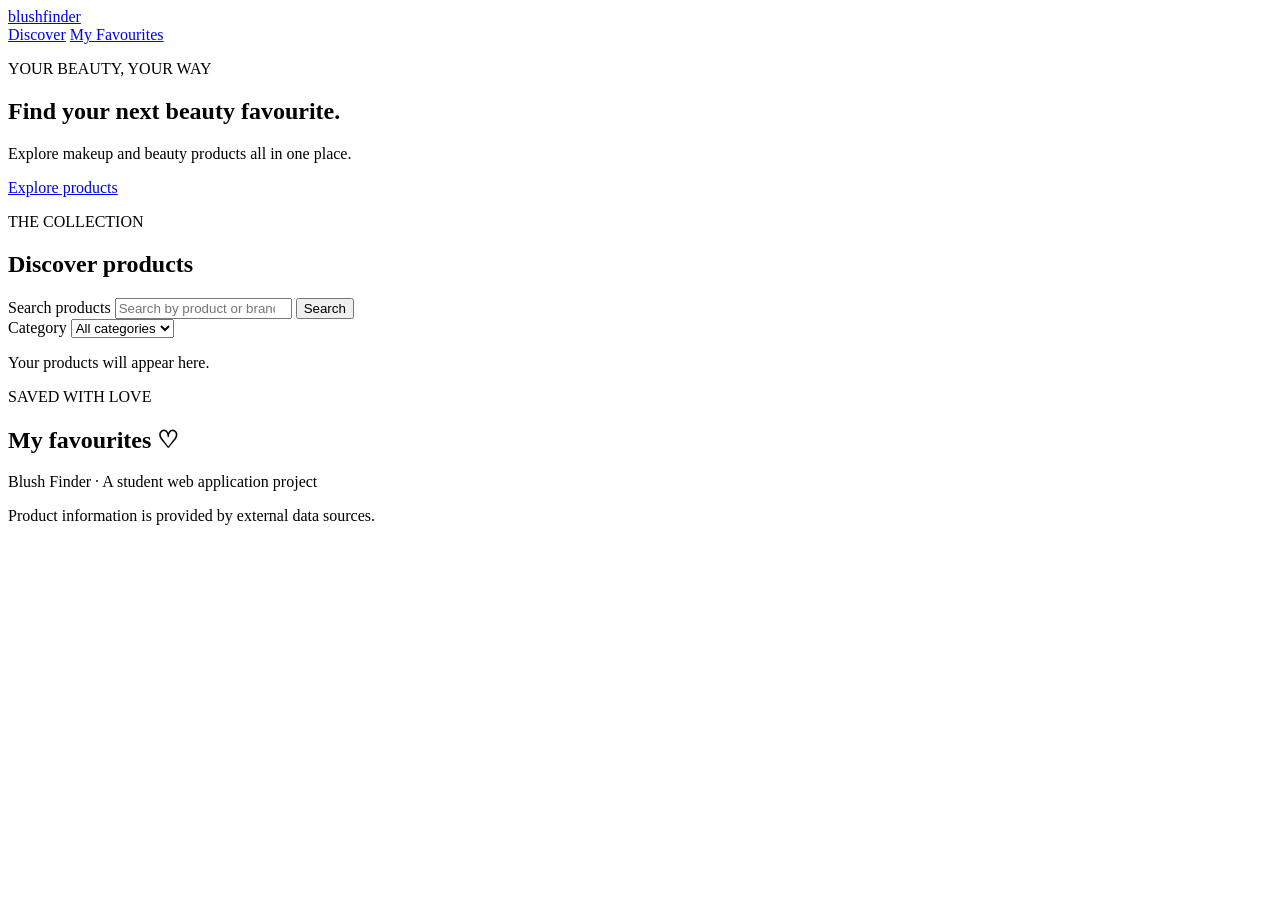
==== makeup_finder/index.html @ 2c318beb "Create index.html" ====
<!DOCTYPE html>
<html lang="en">
<head>
  <meta charset="UTF-8">
  <meta name="viewport" content="width=device-width, initial-scale=1.0">
  <meta name="description" content="Discover makeup and beauty products, explore product details, and save your favourites.">
  <meta name="theme-color" content="#fff5f8">
  <title>Blush Finder | Makeup & Beauty</title>
  <link rel="stylesheet" href="styles.css">
  <script src="app.js" defer></script>
</head>
<body>
  <header class="site-header">
    <a class="logo" href="index.html">blush<span>finder</span></a>
    <nav aria-label="Main navigation">
      <a href="#discover">Discover</a>
      <a href="#favorites">My Favourites</a>
    </nav>
  </header>

  <main>
    <section class="hero">
      <p class="eyebrow">YOUR BEAUTY, YOUR WAY</p>
      <h1>Find your next <span>beauty favourite.</span></h1>
      <p>Explore makeup and beauty products all in one place.</p>
      <a class="primary-button" href="#discover">Explore products</a>
    </section>

    <section id="discover" class="section">
      <div class="section-heading">
        <p class="eyebrow">THE COLLECTION</p>
        <h2>Discover products</h2>
      </div>

      <form id="search-form" class="search-form">
        <label class="sr-only" for="search-input">Search products</label>
        <input id="search-input" type="search"
          placeholder="Search by product or brand...">
        <button type="submit">Search</button>
      </form>

      <div class="filters">
        <label for="category-filter">Category</label>
        <select id="category-filter">
          <option value="all">All categories</option>
          <option value="foundation">Foundation</option>
          <option value="lipstick">Lipstick</option>
          <option value="mascara">Mascara</option>
          <option value="blush">Blush</option>
          <option value="eyeliner">Eyeliner</option>
        </select>
      </div>

      <p id="status-message" role="status" aria-live="polite">
        Your products will appear here.
      </p>
      <div id="product-grid" class="product-grid"></div>
    </section>

    <section id="favorites" class="section favorites-section">
      <div class="section-heading">
        <p class="eyebrow">SAVED WITH LOVE</p>
        <h2>My favourites ♡</h2>
      </div>
      <div id="favorites-grid" class="product-grid"></div>
    </section>
  </main>

  <footer>
    <p>Blush Finder · A student web application project</p>
    <p>Product information is provided by external data sources.</p>
  </footer>
</body>
</html>
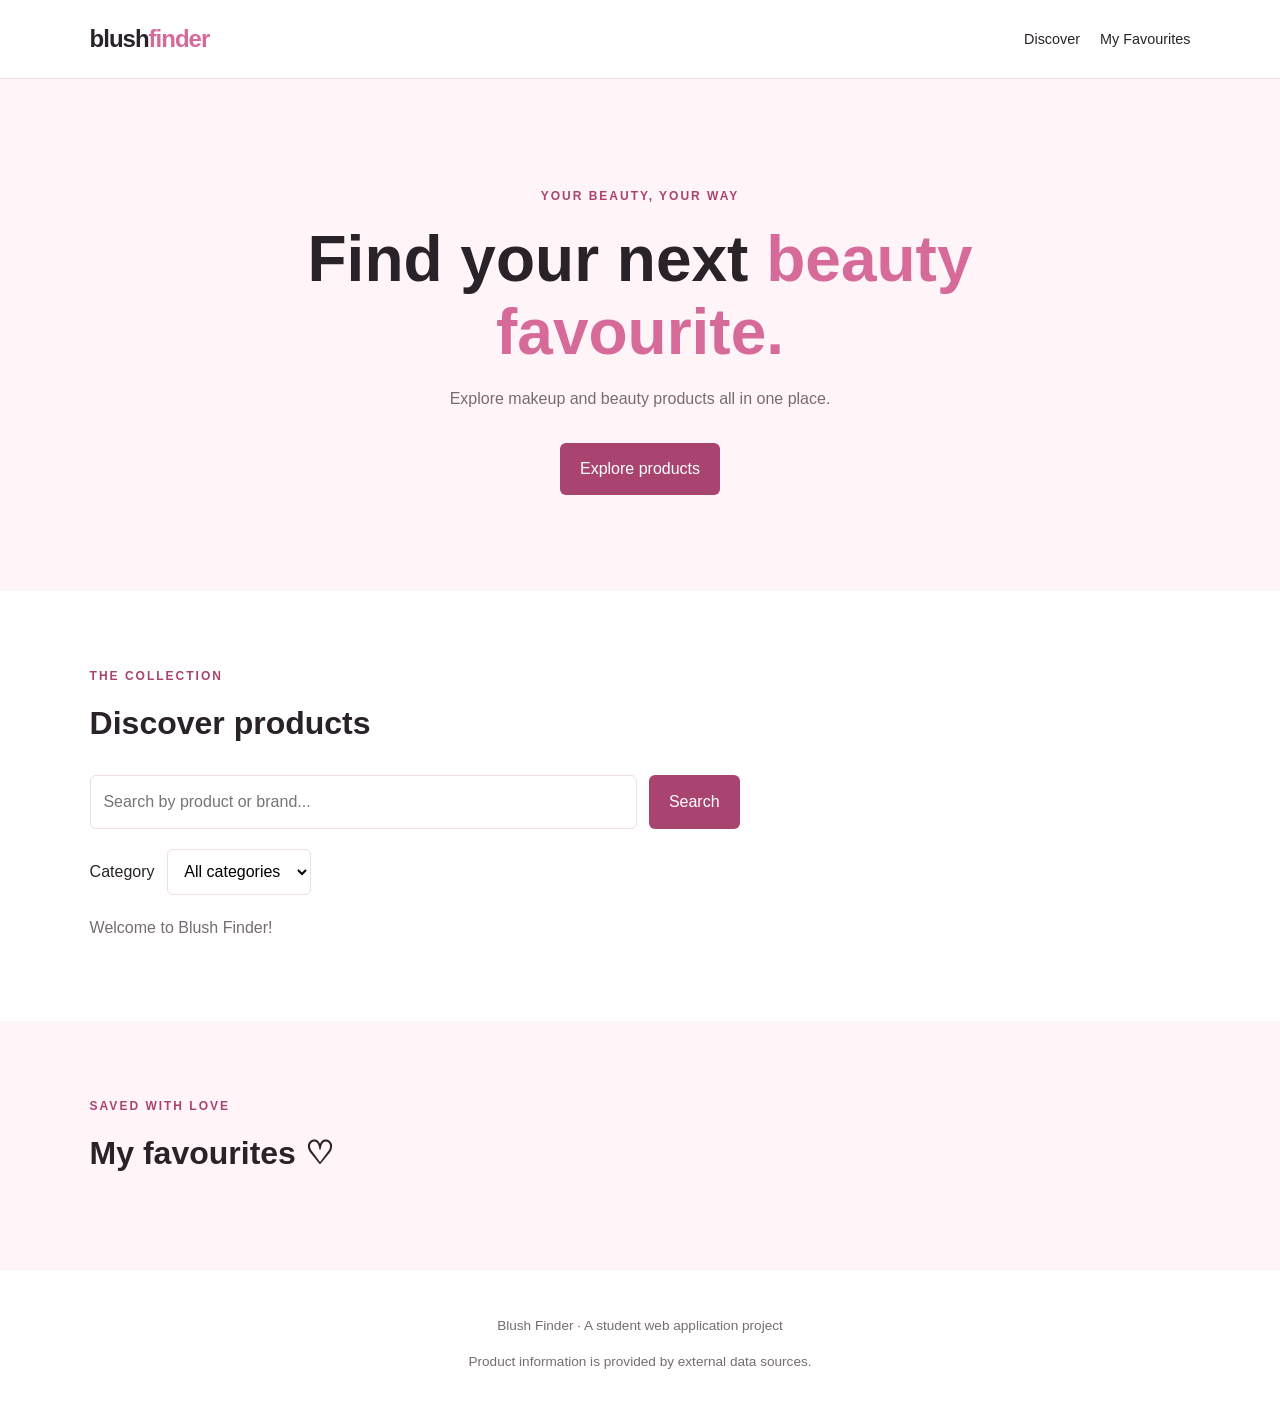
==== commit d3d49ccc: "Update index.html" ====
--- a/makeup_finder/index.html
+++ b/makeup_finder/index.html
@@ -4,8 +4,7 @@
 <head>
   <meta charset="UTF-8">
   <meta name="viewport" content="width=device-width, initial-scale=1.0">
-  <meta name="description" content="Discover makeup and beauty products, explore product details, and save your favourites.">
-  <meta name="theme-color" content="#fff5f8">
+  <meta name="description" content="Discover makeup and beauty products and save your favourites.">
   <title>Blush Finder | Makeup & Beauty</title>
   <link rel="stylesheet" href="styles.css">
   <script src="app.js" defer></script>
@@ -52,9 +51,7 @@
         </select>
       </div>
 
-      <p id="status-message" role="status" aria-live="polite">
-        Your products will appear here.
-      </p>
+      <p id="status-message" role="status">Welcome to Blush Finder!</p>
       <div id="product-grid" class="product-grid"></div>
     </section>
 
--- a/makeup_finder/styles.css
+++ b/makeup_finder/styles.css
@@ -0,0 +1,219 @@
+
+:root {
+  --pink: #d66b9a;
+  --pink-dark: #a94470;
+  --pink-light: #fff5f8;
+  --text: #292329;
+  --muted: #766c73;
+  --white: #ffffff;
+  --border: #f0dce5;
+}
+
+* {
+  box-sizing: border-box;
+}
+
+html {
+  scroll-behavior: smooth;
+}
+
+body {
+  margin: 0;
+  font-family: Arial, Helvetica, sans-serif;
+  color: var(--text);
+  background: var(--white);
+  line-height: 1.6;
+}
+
+a {
+  color: inherit;
+  text-decoration: none;
+}
+
+.site-header {
+  display: flex;
+  align-items: center;
+  justify-content: space-between;
+  gap: 1rem;
+  padding: 1.25rem 7%;
+  border-bottom: 1px solid var(--border);
+}
+
+.logo {
+  font-size: 1.5rem;
+  font-weight: 800;
+  letter-spacing: -1px;
+}
+
+.logo span,
+.hero h1 span {
+  color: var(--pink);
+}
+
+nav {
+  display: flex;
+  gap: 1.25rem;
+  font-size: 0.9rem;
+}
+
+nav a:hover {
+  color: var(--pink-dark);
+}
+
+.hero {
+  text-align: center;
+  padding: 6rem 1.5rem;
+  background: var(--pink-light);
+}
+
+.eyebrow {
+  color: var(--pink-dark);
+  font-size: 0.75rem;
+  font-weight: 700;
+  letter-spacing: 2px;
+}
+
+.hero h1 {
+  max-width: 700px;
+  margin: 1rem auto;
+  font-size: clamp(2.3rem, 6vw, 4rem);
+  line-height: 1.15;
+}
+
+.hero > p:not(.eyebrow) {
+  color: var(--muted);
+}
+
+.primary-button,
+.search-form button {
+  display: inline-block;
+  padding: 0.8rem 1.25rem;
+  color: var(--white);
+  background: var(--pink-dark);
+  border: none;
+  border-radius: 6px;
+  font: inherit;
+  cursor: pointer;
+}
+
+.primary-button {
+  margin-top: 1rem;
+}
+
+button:hover,
+.primary-button:hover {
+  opacity: 0.85;
+}
+
+.section {
+  padding: 4rem 7%;
+  scroll-margin-top: 1rem;
+}
+
+.section-heading {
+  margin-bottom: 1.5rem;
+}
+
+.section-heading h2 {
+  margin-top: 0;
+  font-size: 2rem;
+}
+
+.search-form {
+  display: flex;
+  gap: 0.75rem;
+  max-width: 650px;
+}
+
+.search-form input,
+.filters select {
+  min-width: 0;
+  padding: 0.8rem;
+  border: 1px solid var(--border);
+  border-radius: 6px;
+  background: var(--white);
+  font: inherit;
+}
+
+.search-form input {
+  flex: 1;
+}
+
+.filters {
+  display: flex;
+  align-items: center;
+  gap: 0.75rem;
+  margin: 1.25rem 0;
+}
+
+#status-message {
+  color: var(--muted);
+}
+
+.product-grid {
+  display: grid;
+  grid-template-columns: repeat(3, minmax(0, 1fr));
+  gap: 1.5rem;
+}
+
+.favorites-section {
+  background: var(--pink-light);
+}
+
+.sr-only {
+  position: absolute;
+  width: 1px;
+  height: 1px;
+  padding: 0;
+  margin: -1px;
+  overflow: hidden;
+  clip: rect(0, 0, 0, 0);
+  white-space: nowrap;
+  border: 0;
+}
+
+footer {
+  padding: 2rem 7%;
+  text-align: center;
+  color: var(--muted);
+  font-size: 0.85rem;
+}
+
+@media (max-width: 700px) {
+  .site-header {
+    padding: 1rem 5%;
+  }
+
+  nav {
+    gap: 0.7rem;
+    font-size: 0.8rem;
+  }
+
+  .hero {
+    padding: 4rem 1.25rem;
+  }
+
+  .section {
+    padding: 3rem 5%;
+  }
+
+  .product-grid {
+    grid-template-columns: repeat(2, minmax(0, 1fr));
+    gap: 1rem;
+  }
+}
+
+@media (max-width: 420px) {
+  .product-grid {
+    grid-template-columns: 1fr;
+  }
+
+  .search-form {
+    flex-direction: column;
+  }
+
+  .filters {
+    align-items: flex-start;
+    flex-direction: column;
+  }
+}
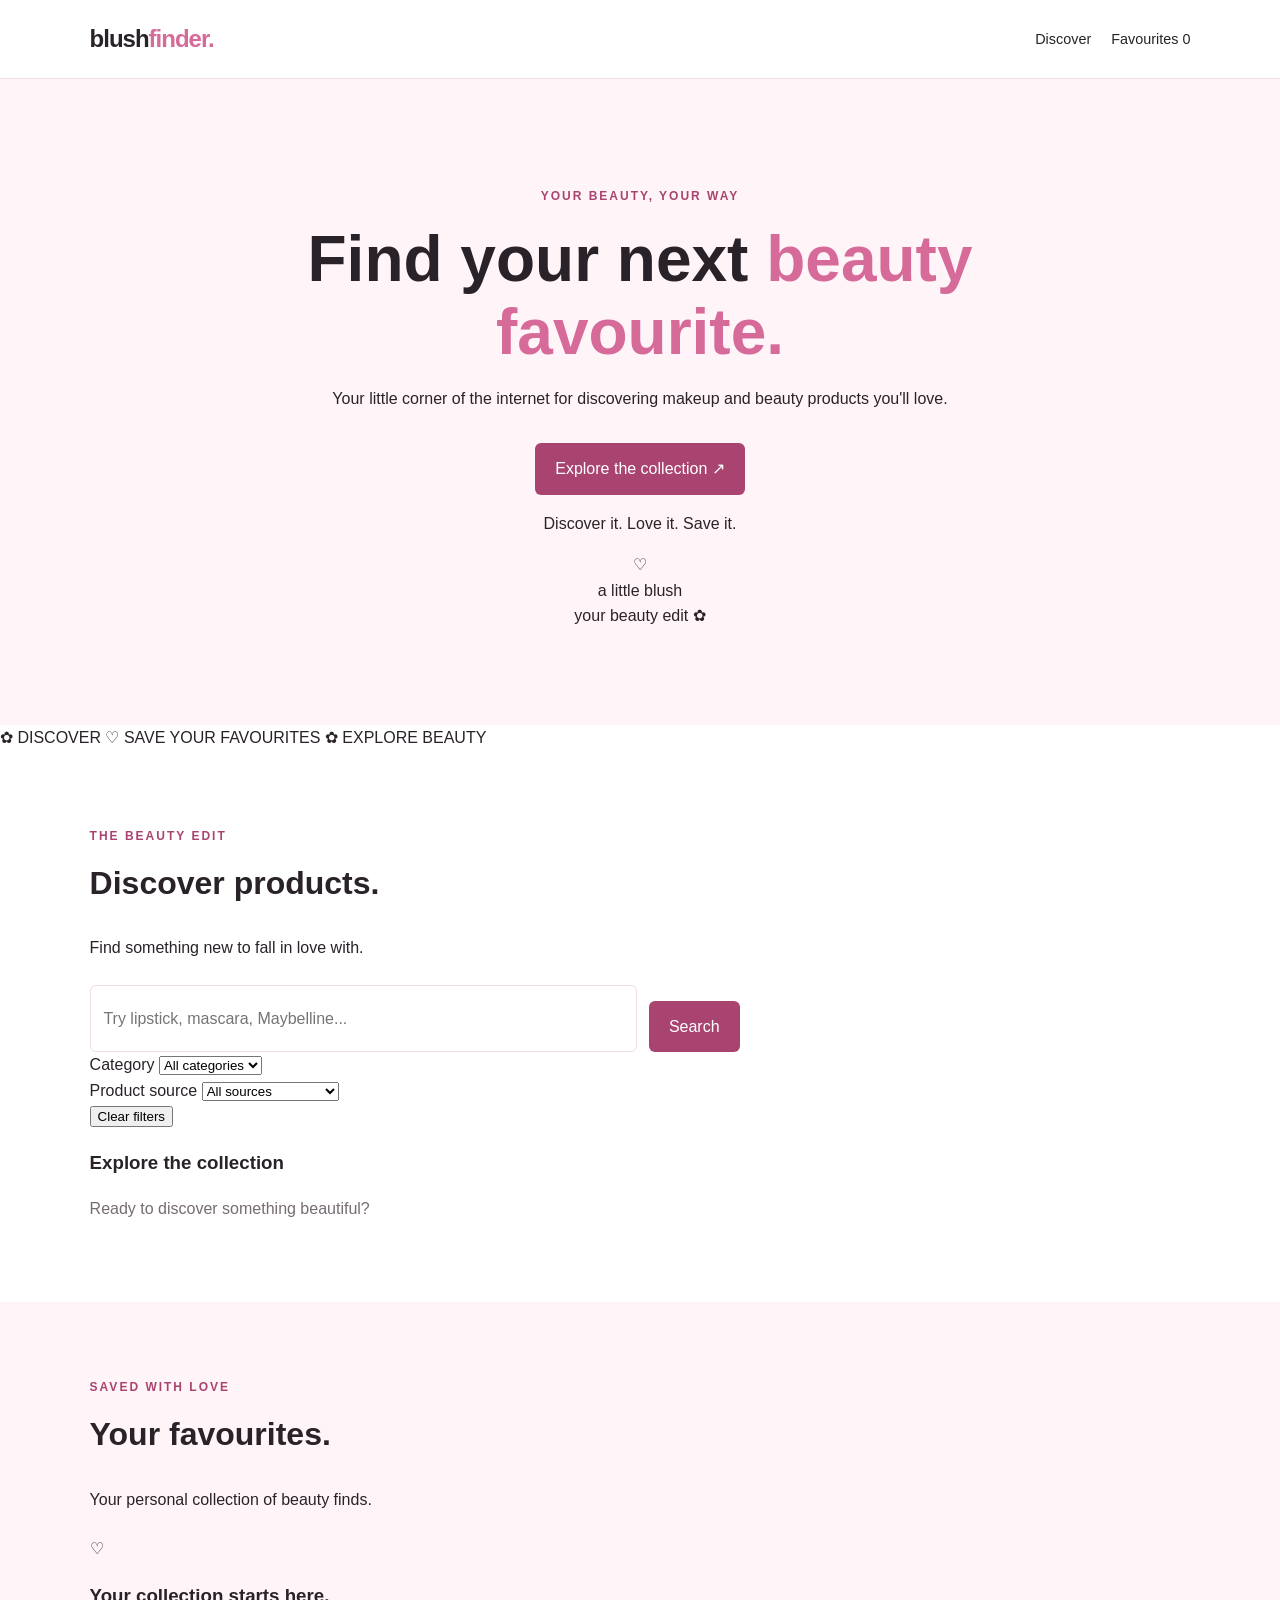
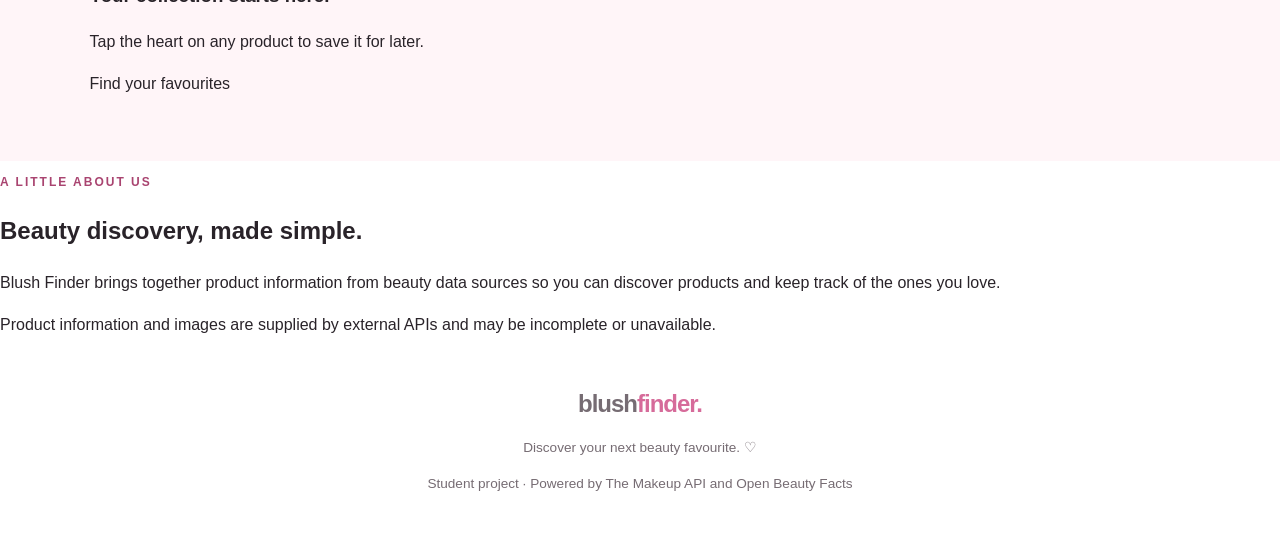
==== commit 32dd75e4: "Update index.html" ====
--- a/makeup_finder/index.html
+++ b/makeup_finder/index.html
@@ -1,72 +1,165 @@
-
 <!DOCTYPE html>
 <html lang="en">
 <head>
   <meta charset="UTF-8">
   <meta name="viewport" content="width=device-width, initial-scale=1.0">
-  <meta name="description" content="Discover makeup and beauty products and save your favourites.">
-  <title>Blush Finder | Makeup & Beauty</title>
+  <meta name="theme-color" content="#fff5f8">
+  <meta name="description" content="Discover makeup and beauty products, explore product details, and save your beauty favourites with Blush Finder.">
+  <title>Blush Finder — Your Beauty, Your Way</title>
   <link rel="stylesheet" href="styles.css">
   <script src="app.js" defer></script>
 </head>
 <body>
   <header class="site-header">
-    <a class="logo" href="index.html">blush<span>finder</span></a>
+    <a class="logo" href="#home" aria-label="Blush Finder home">
+      blush<span>finder.</span>
+    </a>
+
     <nav aria-label="Main navigation">
       <a href="#discover">Discover</a>
-      <a href="#favorites">My Favourites</a>
+      <a href="#favorites">Favourites <span id="favorite-count">0</span></a>
     </nav>
   </header>
 
-  <main>
+  <main id="home">
     <section class="hero">
-      <p class="eyebrow">YOUR BEAUTY, YOUR WAY</p>
-      <h1>Find your next <span>beauty favourite.</span></h1>
-      <p>Explore makeup and beauty products all in one place.</p>
-      <a class="primary-button" href="#discover">Explore products</a>
+      <div class="hero-content">
+        <p class="eyebrow">YOUR BEAUTY, YOUR WAY</p>
+        <h1>Find your next <span>beauty favourite.</span></h1>
+        <p class="hero-description">
+          Your little corner of the internet for discovering makeup
+          and beauty products you'll love.
+        </p>
+        <a class="primary-button" href="#discover">Explore the collection ↗</a>
+        <p class="hero-note">Discover it. Love it. Save it.</p>
+      </div>
+
+      <div class="hero-decoration" aria-hidden="true">
+        <div class="decor-circle">
+          <span>♡</span>
+        </div>
+        <div class="decor-card decor-card-one">a little blush</div>
+        <div class="decor-card decor-card-two">your beauty edit ✿</div>
+      </div>
+    </section>
+
+    <section class="intro-strip" aria-label="About Blush Finder">
+      <span>✿ DISCOVER</span>
+      <span>♡ SAVE YOUR FAVOURITES</span>
+      <span>✿ EXPLORE BEAUTY</span>
     </section>
 
     <section id="discover" class="section">
       <div class="section-heading">
-        <p class="eyebrow">THE COLLECTION</p>
-        <h2>Discover products</h2>
+        <p class="eyebrow">THE BEAUTY EDIT</p>
+        <h2>Discover products<span>.</span></h2>
+        <p>Find something new to fall in love with.</p>
       </div>
 
       <form id="search-form" class="search-form">
         <label class="sr-only" for="search-input">Search products</label>
-        <input id="search-input" type="search"
-          placeholder="Search by product or brand...">
-        <button type="submit">Search</button>
+        <input
+          id="search-input"
+          type="search"
+          placeholder="Try lipstick, mascara, Maybelline..."
+          autocomplete="off"
+        >
+        <button class="primary-button search-button" type="submit">
+          Search
+        </button>
       </form>
 
-      <div class="filters">
-        <label for="category-filter">Category</label>
-        <select id="category-filter">
-          <option value="all">All categories</option>
-          <option value="foundation">Foundation</option>
-          <option value="lipstick">Lipstick</option>
-          <option value="mascara">Mascara</option>
-          <option value="blush">Blush</option>
-          <option value="eyeliner">Eyeliner</option>
-        </select>
+      <div class="filter-bar">
+        <div class="filter-group">
+          <label for="category-filter">Category</label>
+          <select id="category-filter">
+            <option value="all">All categories</option>
+            <option value="foundation">Foundation</option>
+            <option value="lipstick">Lipstick</option>
+            <option value="mascara">Mascara</option>
+            <option value="blush">Blush</option>
+            <option value="eyeliner">Eyeliner</option>
+            <option value="eyeshadow">Eyeshadow</option>
+            <option value="nail_polish">Nail polish</option>
+          </select>
+        </div>
+
+        <div class="filter-group">
+          <label for="source-filter">Product source</label>
+          <select id="source-filter">
+            <option value="all">All sources</option>
+            <option value="makeup">The Makeup API</option>
+            <option value="openbeauty">Open Beauty Facts</option>
+          </select>
+        </div>
+
+        <button id="clear-filters" class="text-button" type="button">
+          Clear filters
+        </button>
       </div>
 
-      <p id="status-message" role="status">Welcome to Blush Finder!</p>
+      <div class="results-heading">
+        <h3 id="results-title">Explore the collection</h3>
+        <span id="results-count"></span>
+      </div>
+
+      <p id="status-message" class="status-message" role="status" aria-live="polite">
+        Ready to discover something beautiful?
+      </p>
+
       <div id="product-grid" class="product-grid"></div>
+
+      <div class="load-more-wrap">
+        <button id="load-more" class="secondary-button" type="button" hidden>
+          Load more products
+        </button>
+      </div>
     </section>
 
     <section id="favorites" class="section favorites-section">
       <div class="section-heading">
         <p class="eyebrow">SAVED WITH LOVE</p>
-        <h2>My favourites ♡</h2>
+        <h2>Your favourites<span>.</span></h2>
+        <p>Your personal collection of beauty finds.</p>
       </div>
+
       <div id="favorites-grid" class="product-grid"></div>
+
+      <div id="empty-favorites" class="empty-state">
+        <div class="empty-heart" aria-hidden="true">♡</div>
+        <h3>Your collection starts here.</h3>
+        <p>Tap the heart on any product to save it for later.</p>
+        <a class="secondary-button" href="#discover">Find your favourites</a>
+      </div>
+    </section>
+
+    <section class="about-section">
+      <p class="eyebrow">A LITTLE ABOUT US</p>
+      <h2>Beauty discovery, made simple.</h2>
+      <p>
+        Blush Finder brings together product information from beauty
+        data sources so you can discover products and keep track of
+        the ones you love.
+      </p>
+      <p class="data-note">
+        Product information and images are supplied by external APIs
+        and may be incomplete or unavailable.
+      </p>
     </section>
   </main>
 
-  <footer>
-    <p>Blush Finder · A student web application project</p>
-    <p>Product information is provided by external data sources.</p>
+  <dialog id="product-dialog" class="product-dialog">
+    <button id="close-dialog" class="dialog-close" type="button"
+      aria-label="Close product details">×</button>
+    <div id="dialog-content"></div>
+  </dialog>
+
+  <footer class="site-footer">
+    <a class="logo" href="#home">blush<span>finder.</span></a>
+    <p>Discover your next beauty favourite. ♡</p>
+    <p class="footer-small">
+      Student project · Powered by The Makeup API and Open Beauty Facts
+    </p>
   </footer>
 </body>
 </html>
